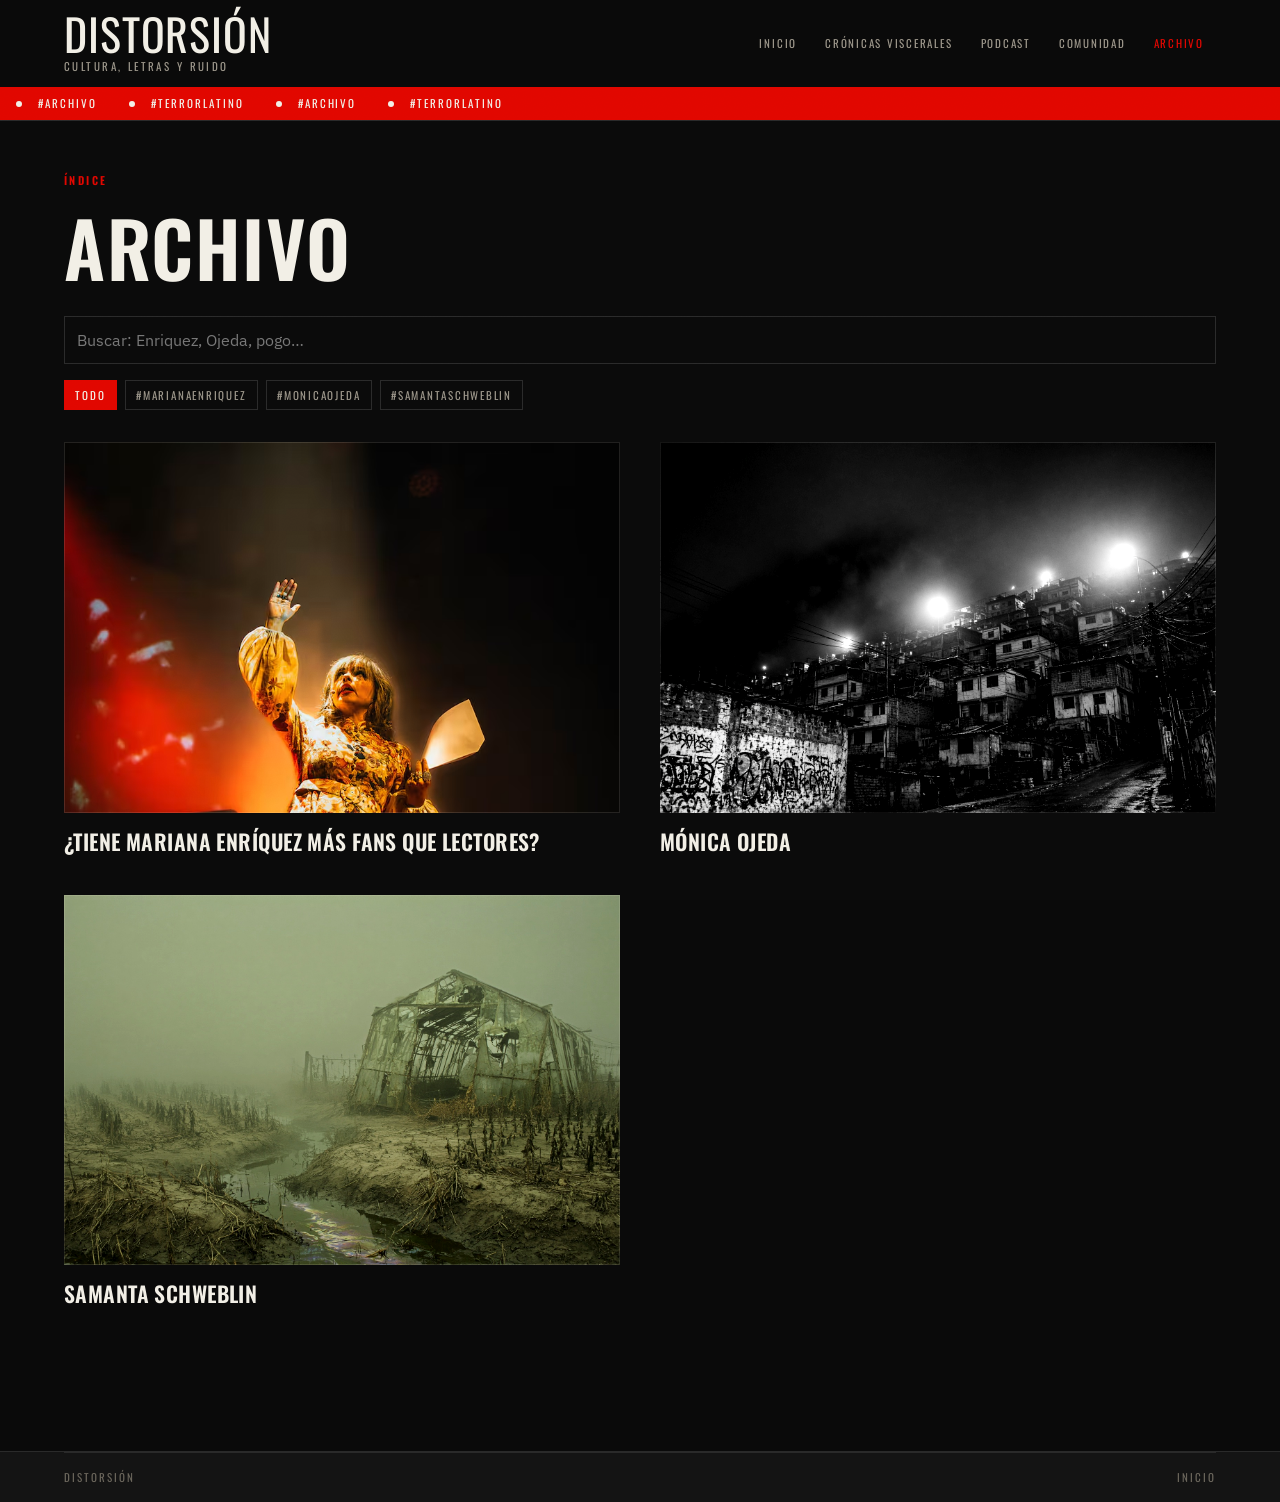
==== archivo.html @ 342bd6a0 "Apply new Mariana Enríquez title in crónicas and archivo listings" ====
<!DOCTYPE html>
<html lang="es">
<head>
  <meta charset="UTF-8" />
  <meta name="viewport" content="width=device-width, initial-scale=1" />
  <title>Archivo — DISTORSIÓN</title>
  <link rel="icon" href="favicon.svg" type="image/svg+xml" />
  <link rel="stylesheet" href="css/styles.css" />
</head>
<body>
  <div class="grain" aria-hidden="true"></div>
  <header class="site">
    <div class="wrap header-row">
      <a class="logo" href="index.html"><div class="mast">Distorsión</div><div class="sub">Cultura, letras y ruido</div></a>
      <nav class="desktop" aria-label="Principal">
        <a href="index.html">Inicio</a><a href="cronicas.html">Crónicas viscerales</a>
        <a href="podcast.html">Podcast</a><a href="comunidad.html">Comunidad</a><a class="active" href="archivo.html">Archivo</a>
      </nav>
      <button class="menu-btn" id="menuBtn" type="button" aria-label="Abrir menú">☰</button>
    </div>
    <div class="ticker" aria-label="Tendencias"><div class="ticker-track"><span>#Archivo</span><span>#TerrorLatino</span><span>#Archivo</span><span>#TerrorLatino</span></div></div>
  </header>
  <div class="mobile-nav" id="mobileNav">
    <div style="display:flex;justify-content:space-between;align-items:center">
      <span class="display" style="font-size:1.5rem">Menú</span>
      <button id="closeMenu" type="button" style="width:2.75rem;height:2.75rem;font-size:1.5rem">×</button>
    </div>
    <nav style="margin-top:2.5rem;display:flex;flex-direction:column;gap:0.35rem">
      <a href="index.html">Inicio</a><a href="cronicas.html">Crónicas</a><a href="podcast.html">Podcast</a>
      <a href="comunidad.html">Comunidad</a><a class="active" href="archivo.html">Archivo</a>
    </nav>
  </div>
  <main>
    <section class="wrap page">
      <p class="kicker">Índice</p>
      <h1 class="display">Archivo</h1>
      <div class="search-row">
        <input class="field" id="archivoQ" placeholder="Buscar: Enriquez, Ojeda, pogo…" style="min-height:3rem" />
      </div>
      <div class="filter-tags">
        <button type="button" class="on" data-filter-all>Todo</button>
        <button type="button" data-filter-tag="MarianaEnriquez">#MarianaEnriquez</button>
        <button type="button" data-filter-tag="MonicaOjeda">#MonicaOjeda</button>
        <button type="button" data-filter-tag="SamantaSchweblin">#SamantaSchweblin</button>
      </div>
      <div class="cards">
        <div data-article="mariana enriquez terror latino pogo">
          <article class="card">
            <a class="overflow" href="articulos/mariana-enriquez.html"><img class="photo-frame thumb" src="images/mariana-enriquez.jpg" alt="" /></a>
            <h3 class="display" style="margin-top:1rem"><a href="articulos/mariana-enriquez.html">¿Tiene Mariana Enríquez más fans que lectores?</a></h3>
          </article>
        </div>
        <div data-article="monica ojeda grunge andino">
          <article class="card">
            <a class="overflow" href="articulos/monica-ojeda.html"><img class="photo-frame thumb photo-urban" src="images/monica-ojeda.jpg" alt="" /></a>
            <h3 class="display" style="margin-top:1rem"><a href="articulos/monica-ojeda.html">Mónica Ojeda</a></h3>
          </article>
        </div>
        <div data-article="samanta schweblin terror ambiental">
          <article class="card">
            <a class="overflow" href="articulos/samanta-schweblin.html"><img class="photo-frame thumb photo-toxic" src="images/samanta-schweblin.jpg" alt="" /></a>
            <h3 class="display" style="margin-top:1rem"><a href="articulos/samanta-schweblin.html">Samanta Schweblin</a></h3>
          </article>
        </div>
      </div>
    </section>
  </main>
  <footer class="site"><div class="wrap footer-bar"><span>DISTORSIÓN</span><span><a href="index.html">Inicio</a></span></div></footer>
  <script src="js/app.js"></script>
</body>
</html>
---- css/styles.css ----
@import url("https://fonts.googleapis.com/css2?family=IBM+Plex+Sans:ital,wght@0,400;0,500;0,600;1,400&family=Oswald:wght@500;600;700&display=swap");
:root {
  --bg: #0a0a0a; --surface: #141414; --surface-2: #1c1c1c;
  --fg: #f2efe6; --muted: #9a9488; --faint: #6b665c;
  --accent: #e10600; --accent-hot: #ff2a1f; --accent-fg: #f2efe6;
  --border: #2a2a2a; --bone: #f2efe6; --ink: #0a0a0a;
  --font-sans: "IBM Plex Sans", system-ui, sans-serif;
  --font-display: "Oswald", Impact, "Arial Narrow", sans-serif;
}
* { box-sizing: border-box; }
html { -webkit-font-smoothing: antialiased; background: var(--bg); color: var(--fg); }
body { margin: 0; font-family: var(--font-sans); background: var(--bg); color: var(--fg); min-height: 100dvh; line-height: 1.55; }
a { color: inherit; text-decoration: none; }
button { font: inherit; cursor: pointer; border: 0; background: none; color: inherit; }
img { max-width: 100%; display: block; }
.grain { pointer-events: none; position: fixed; inset: 0; z-index: 80; opacity: 0.09; mix-blend-mode: overlay;
  background-image: url("data:image/svg+xml;utf8,<svg xmlns='http://www.w3.org/2000/svg' width='180' height='180'><filter id='n'><feTurbulence type='fractalNoise' baseFrequency='0.85' numOctaves='2' stitchTiles='stitch'/><feColorMatrix values='0 0 0 0 1  0 0 0 0 1  0 0 0 0 1  0 0 0 0.55 0'/></filter><rect width='100%' height='100%' filter='url(%23n)'/></svg>"); }
.wrap { max-width: 72rem; margin: 0 auto; padding: 0 1rem; }
@media (min-width: 640px) { .wrap { padding: 0 1.5rem; } }
.kicker { font-family: var(--font-display); font-size: 0.6875rem; letter-spacing: 0.22em; text-transform: uppercase; color: var(--accent); font-weight: 600; }
.display { font-family: var(--font-display); font-weight: 600; text-transform: uppercase; letter-spacing: 0.02em; line-height: 1.05; text-wrap: balance; }
.photo-frame { outline: 1px solid rgba(242,239,230,0.12); outline-offset: -1px; width: 100%; object-fit: cover; background: linear-gradient(135deg,#1c1c1c,#2a2a2a); min-height: 12rem; }
.photo-urban { filter: contrast(1.18) saturate(0.35) grayscale(0.45); }
.photo-toxic { filter: contrast(1.08) saturate(1.15) hue-rotate(8deg); }
header.site { position: sticky; top: 0; z-index: 40; background: rgba(10,10,10,0.95); backdrop-filter: blur(6px); }
.header-row { display: flex; align-items: center; justify-content: space-between; gap: 1rem; padding: 0.75rem 0; }
.logo .mast { font-family: var(--font-display); font-size: clamp(1.85rem, 1.2rem + 2vw, 2.75rem); text-transform: uppercase; line-height: 1; letter-spacing: 0.02em; }
.logo .sub { margin-top: 0.15rem; font-family: var(--font-display); font-size: 0.6875rem; letter-spacing: 0.22em; text-transform: uppercase; color: var(--muted); }
nav.desktop { display: none; gap: 0.25rem; align-items: center; }
@media (min-width: 1024px) { nav.desktop { display: flex; } .menu-btn { display: none !important; } }
nav.desktop a { padding: 0.5rem 0.75rem; font-family: var(--font-display); font-size: 0.6875rem; letter-spacing: 0.16em; text-transform: uppercase; color: var(--muted); }
nav.desktop a:hover, nav.desktop a.active { color: var(--accent); }
.menu-btn { width: 2.75rem; height: 2.75rem; display: inline-flex; align-items: center; justify-content: center; }
.ticker { overflow: hidden; background: var(--accent); border-bottom: 1px solid var(--border); }
.ticker-track { display: flex; width: max-content; animation: ticker 32s linear infinite; padding: 0.5rem 0; }
.ticker-track:hover { animation-play-state: paused; }
.ticker span { display: flex; align-items: center; padding: 0 1rem; font-family: var(--font-display); font-size: 0.6875rem; letter-spacing: 0.18em; text-transform: uppercase; color: var(--accent-fg); }
.ticker span::before { content: ""; width: 0.375rem; height: 0.375rem; border-radius: 999px; background: var(--bone); margin-right: 1rem; }
@keyframes ticker { from { transform: translateX(0); } to { transform: translateX(-50%); } }
@media (prefers-reduced-motion: reduce) { .ticker-track, .bars span { animation: none !important; } }
.mobile-nav { display: none; position: fixed; inset: 0; z-index: 50; background: var(--bg); padding: 1rem 1.5rem; flex-direction: column; }
.mobile-nav.open { display: flex; }
.mobile-nav a { font-family: var(--font-display); font-size: 2rem; text-transform: uppercase; padding: 0.35rem 0; }
.mobile-nav a:hover { color: var(--accent); }
.btn { display: inline-flex; align-items: center; justify-content: center; gap: 0.5rem; min-height: 2.75rem; padding: 0.75rem 1.25rem;
  font-family: var(--font-display); font-size: 0.6875rem; letter-spacing: 0.14em; text-transform: uppercase; font-weight: 600; }
.btn-primary { background: var(--accent); color: var(--accent-fg); }
.btn-primary:hover { background: var(--accent-hot); }
.btn-outline { border: 1px solid rgba(242,239,230,0.25); background: transparent; }
.btn-outline:hover { border-color: var(--accent); color: var(--accent); }
.btn-bone { background: var(--bone); color: var(--ink); }
.tag { display: inline-flex; align-items: center; min-height: 2rem; border: 1px solid rgba(225,6,0,0.8); background: rgba(225,6,0,0.1);
  padding: 0.25rem 0.65rem; font-family: var(--font-display); font-size: 0.6875rem; letter-spacing: 0.16em; text-transform: uppercase; color: var(--accent); }
.tag:hover { background: var(--accent); color: var(--accent-fg); }
.hero { padding: 2rem 0 1.5rem; }
.hero h1 { font-size: clamp(2.75rem, 1.4rem + 4.2vw, 5.25rem); margin: 0.75rem 0 0; max-width: 64rem; line-height: 1.2; }
.hero-grid { display: grid; gap: 2rem; margin-top: 2rem; align-items: start; }
@media (min-width: 1024px) { .hero-grid { grid-template-columns: 5fr 7fr; } }
.figcap { margin-top: 0.5rem; font-family: var(--font-display); font-size: 0.6875rem; letter-spacing: 0.16em; text-transform: uppercase; color: var(--faint); }
.lead { font-size: 1.15rem; }
.muted { color: var(--muted); }
.tags { display: flex; flex-wrap: wrap; gap: 0.5rem; margin-top: 1.25rem; }
.player { border: 1px solid var(--border); background: var(--surface); padding: 1.15rem; margin-top: 2rem; }
.player-top { display: flex; gap: 1rem; align-items: flex-start; }
.play-btn { width: 3.5rem; height: 3.5rem; flex-shrink: 0; background: var(--accent); color: var(--accent-fg); display: inline-flex; align-items: center; justify-content: center; }
.bars { display: flex; align-items: flex-end; gap: 1px; height: 2rem; margin-top: 1rem; }
.bars span { flex: 1; background: rgba(225,6,0,0.8); transform-origin: bottom; animation: eq 0.85s ease-in-out infinite; opacity: 0.35; }
.bars.on span { opacity: 1; }
@keyframes eq { 0%,100% { transform: scaleY(0.35); } 50% { transform: scaleY(1); } }
.progress-row { display: flex; align-items: center; gap: 0.75rem; margin-top: 0.75rem; font-family: var(--font-display); font-size: 0.75rem; color: var(--muted); font-variant-numeric: tabular-nums; }
.progress { flex: 1; height: 0.5rem; background: var(--surface-2); cursor: pointer; position: relative; }
.progress > i { position: absolute; inset: 0 auto 0 0; background: var(--accent); width: 0%; }
.section-head { display: flex; align-items: flex-end; justify-content: space-between; gap: 1rem; border-bottom: 1px solid var(--border); padding-bottom: 0.75rem; margin-top: 1.5rem; }
.section-head h2 { margin: 0; font-size: 1.35rem; }
.cards { display: grid; gap: 2.5rem; margin-top: 2rem; }
@media (min-width: 768px) { .cards { grid-template-columns: 1fr 1fr; } }
.card h3 { font-size: 1.35rem; margin: 0.5rem 0 0; line-height: 1.2; }
.card:hover h3 { color: var(--accent); }
.card .thumb { aspect-ratio: 3/2; object-fit: cover; object-position: top; width: 100%; }
.card .overflow { overflow: hidden; }
.cta { margin-top: 4rem; background: var(--accent); color: var(--accent-fg); }
.cta-grid { display: grid; gap: 2.5rem; padding: 3rem 0; }
@media (min-width: 1024px) { .cta-grid { grid-template-columns: 1fr 1fr; } }
.cta h2 { font-size: clamp(2rem, 1.3rem + 2.4vw, 3.25rem); margin: 0.5rem 0 0; color: var(--accent-fg); }
.cta p { color: rgba(242,239,230,0.85); max-width: 28rem; }
.cta .actions { display: flex; flex-wrap: wrap; gap: 0.75rem; margin-top: 1.75rem; }
.cta .btn-outline { border-color: rgba(242,239,230,0.5); color: var(--accent-fg); }
.poll-box { border: 2px solid var(--ink); background: var(--ink); color: var(--fg); padding: 1.25rem; }
.poll-opt { position: relative; width: 100%; text-align: left; border: 1px solid rgba(242,239,230,0.2); background: var(--surface); padding: 0.85rem 1rem; margin-top: 0.5rem; overflow: hidden; }
.poll-opt:hover:not(:disabled) { border-color: rgba(242,239,230,0.5); }
.poll-opt.selected { border-color: var(--accent); background: var(--accent); color: var(--accent-fg); }
.poll-opt .bar { position: absolute; inset: 0 auto 0 0; background: rgba(225,6,0,0.25); }
.poll-opt .row { position: relative; display: flex; justify-content: space-between; gap: 0.75rem; align-items: baseline; }
.poll-opt .label { font-family: var(--font-display); font-size: 0.875rem; letter-spacing: 0.12em; text-transform: uppercase; }
.poll-meta { margin-top: 0.75rem; font-family: var(--font-display); font-size: 0.6875rem; letter-spacing: 0.16em; text-transform: uppercase; color: var(--muted); }
footer.site { margin-top: 5rem; border-top: 1px solid var(--border); background: var(--surface); }
.footer-grid { display: grid; gap: 2.5rem; padding: 3rem 0; }
@media (min-width: 768px) { .footer-grid { grid-template-columns: 1fr 1fr 1fr; } }
.footer-grid a { display: block; font-family: var(--font-display); font-size: 0.75rem; letter-spacing: 0.16em; text-transform: uppercase; color: var(--muted); margin-top: 0.35rem; }
.footer-grid a:hover { color: var(--accent); }
.footer-bar { border-top: 1px solid var(--border); padding: 1rem 0; display: flex; flex-wrap: wrap; justify-content: space-between; gap: 0.75rem;
  font-family: var(--font-display); font-size: 0.6875rem; letter-spacing: 0.18em; text-transform: uppercase; color: var(--faint); }
.page { padding: 2.5rem 0 4rem; }
.page h1 { font-size: clamp(2.75rem, 1.4rem + 4.2vw, 5.25rem); margin: 0.5rem 0 0; line-height: 1.2; }
.article-body { max-width: 48rem; margin: 0 auto; }
.article-body .pull { border-left: 4px solid var(--accent); padding-left: 1.25rem; margin: 2.5rem 0; font-size: 1.75rem; }
.article-body .body p { margin: 1.25rem 0; font-size: 1.05rem; color: rgba(242,239,230,0.9); }
.related { display: grid; gap: 2rem; margin-top: 2rem; }
@media (min-width: 640px) { .related { grid-template-columns: 1fr 1fr 1fr; } }
.ep-list { display: flex; flex-direction: column; gap: 0.5rem; }
.ep-item { width: 100%; text-align: left; border: 1px solid var(--border); background: var(--surface); padding: 1rem; }
.ep-item.on { border-color: var(--accent); background: rgba(225,6,0,0.1); }
.chat { max-height: 22rem; overflow-y: auto; border: 1px solid var(--border); background: var(--bg); padding: 1rem; display: flex; flex-direction: column; gap: 0.75rem; }
.chat .nick { font-family: var(--font-display); font-size: 0.6875rem; letter-spacing: 0.14em; text-transform: uppercase; color: var(--accent); }
.field { width: 100%; min-height: 2.75rem; border: 1px solid var(--border); background: var(--bg); color: var(--fg); padding: 0.6rem 0.75rem; font: inherit; outline: none; }
.field:focus { border-color: var(--accent); }
.search-row { margin: 1.5rem 0 1rem; }
.filter-tags { display: flex; flex-wrap: wrap; gap: 0.5rem; margin-bottom: 2rem; }
.filter-tags a, .filter-tags button { border: 1px solid var(--border); padding: 0.35rem 0.65rem; font-family: var(--font-display); font-size: 0.6875rem; letter-spacing: 0.16em; text-transform: uppercase; color: var(--muted); background: transparent; }
.filter-tags a.on, .filter-tags button.on { border-color: var(--accent); background: var(--accent); color: var(--accent-fg); }
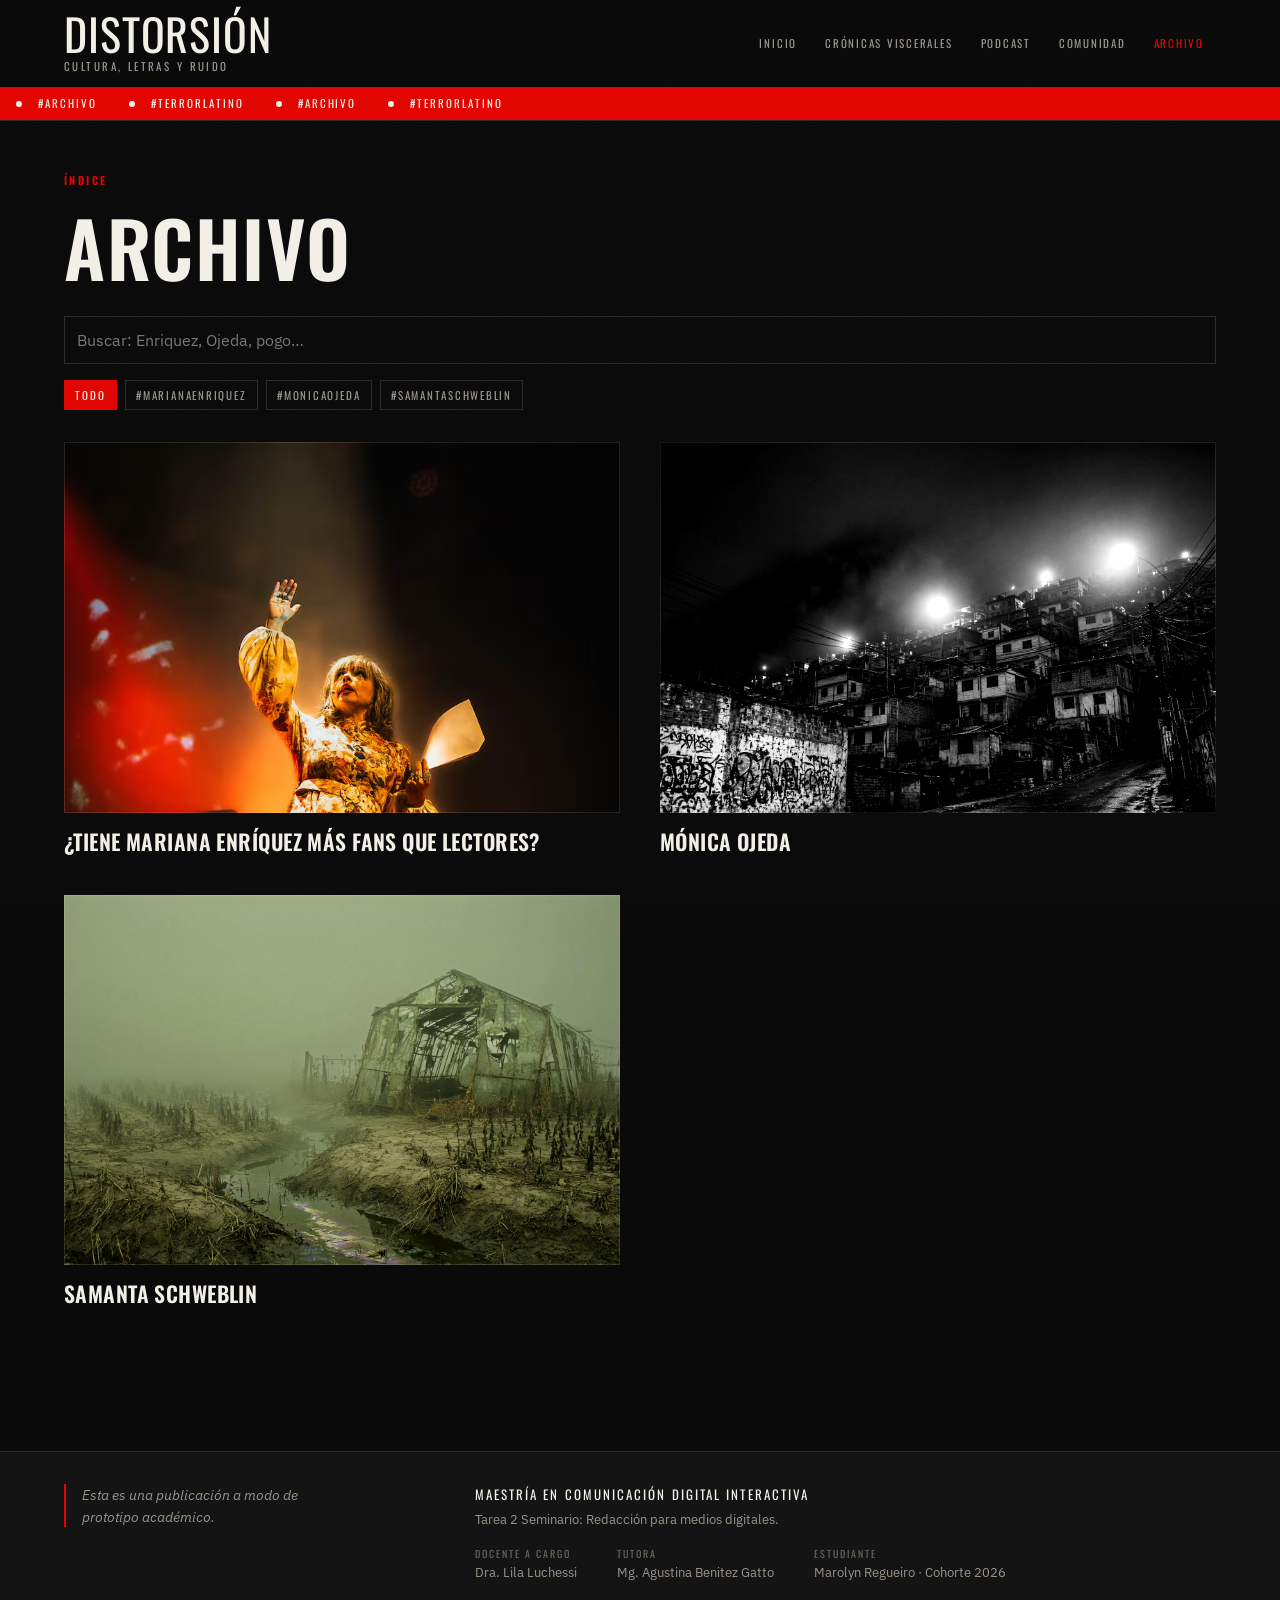
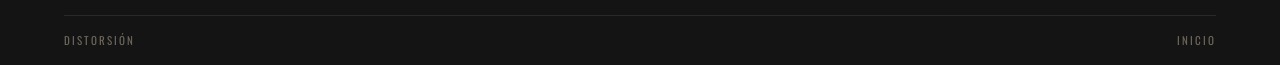
==== commit ff324ac7: "Add academic prototype credits block to site footers" ====
--- a/archivo.html
+++ b/archivo.html
@@ -65,7 +65,7 @@
       </div>
     </section>
   </main>
-  <footer class="site"><div class="wrap footer-bar"><span>DISTORSIÓN</span><span><a href="index.html">Inicio</a></span></div></footer>
+  <footer class="site"><div class="wrap footer-credits"><p class="credits-note">Esta es una publicación a modo de prototipo académico.</p><div><p class="credits-program">Maestría en Comunicación Digital Interactiva</p><p class="credits-task">Tarea 2 Seminario: Redacción para medios digitales.</p><dl class="credits-list"><div><dt>Docente a cargo</dt><dd>Dra. Lila Luchessi</dd></div><div><dt>Tutora</dt><dd>Mg. Agustina Benitez Gatto</dd></div><div><dt>Estudiante</dt><dd>Marolyn Regueiro · Cohorte 2026</dd></div></dl></div></div><div class="wrap footer-bar"><span>DISTORSIÓN</span><span><a href="index.html">Inicio</a></span></div></footer>
   <script src="js/app.js"></script>
 </body>
 </html>
--- a/css/styles.css
+++ b/css/styles.css
@@ -98,6 +98,16 @@
 @media (min-width: 768px) { .footer-grid { grid-template-columns: 1fr 1fr 1fr; } }
 .footer-grid a { display: block; font-family: var(--font-display); font-size: 0.75rem; letter-spacing: 0.16em; text-transform: uppercase; color: var(--muted); margin-top: 0.35rem; }
 .footer-grid a:hover { color: var(--accent); }
+.footer-credits { display: grid; gap: 1.5rem; padding: 2rem 0; }
+.footer-grid + .footer-credits { border-top: 1px solid var(--border); }
+@media (min-width: 768px) { .footer-credits { grid-template-columns: 1fr 2fr; gap: 2.5rem; align-items: start; } }
+.credits-note { margin: 0; padding-left: 1rem; border-left: 2px solid var(--accent); font-size: 0.9rem; font-style: italic; line-height: 1.5; color: var(--muted); max-width: 18rem; }
+.credits-program { margin: 0; font-family: var(--font-display); font-size: 0.8125rem; letter-spacing: 0.16em; text-transform: uppercase; color: var(--fg); }
+.credits-task { margin: 0.35rem 0 0; font-size: 0.8125rem; color: var(--muted); }
+.credits-list { margin: 1rem 0 0; display: grid; gap: 0.5rem; }
+@media (min-width: 640px) { .credits-list { grid-template-columns: repeat(3, auto); justify-content: start; column-gap: 2.5rem; } }
+.credits-list dt { font-family: var(--font-display); font-size: 0.625rem; letter-spacing: 0.2em; text-transform: uppercase; color: var(--faint); }
+.credits-list dd { margin: 0.1rem 0 0; font-size: 0.8125rem; color: var(--muted); }
 .footer-bar { border-top: 1px solid var(--border); padding: 1rem 0; display: flex; flex-wrap: wrap; justify-content: space-between; gap: 0.75rem;
   font-family: var(--font-display); font-size: 0.6875rem; letter-spacing: 0.18em; text-transform: uppercase; color: var(--faint); }
 .page { padding: 2.5rem 0 4rem; }
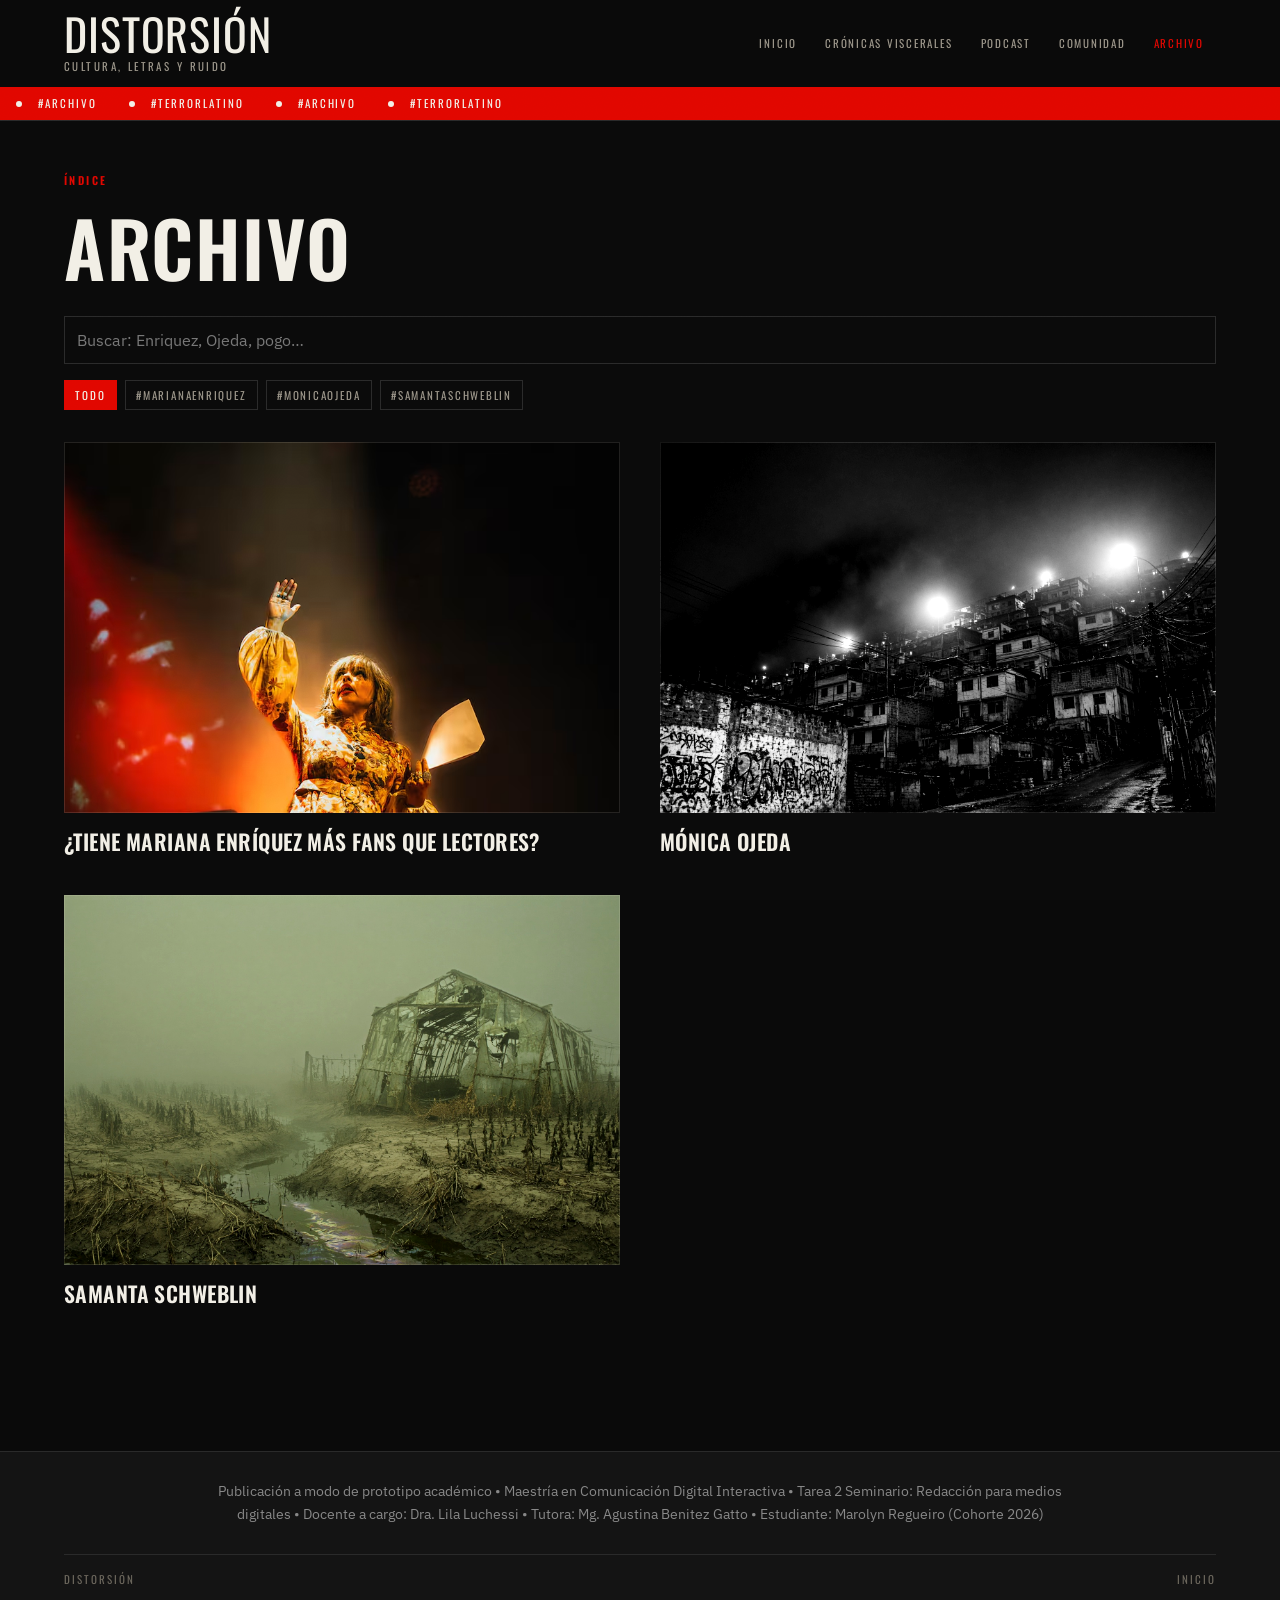
==== commit 5e8bb5e4: "Condense footer academic credits into a single inline paragraph" ====
--- a/archivo.html
+++ b/archivo.html
@@ -65,7 +65,8 @@
       </div>
     </section>
   </main>
-  <footer class="site"><div class="wrap footer-credits"><p class="credits-note">Esta es una publicación a modo de prototipo académico.</p><div><p class="credits-program">Maestría en Comunicación Digital Interactiva</p><p class="credits-task">Tarea 2 Seminario: Redacción para medios digitales.</p><dl class="credits-list"><div><dt>Docente a cargo</dt><dd>Dra. Lila Luchessi</dd></div><div><dt>Tutora</dt><dd>Mg. Agustina Benitez Gatto</dd></div><div><dt>Estudiante</dt><dd>Marolyn Regueiro · Cohorte 2026</dd></div></dl></div></div><div class="wrap footer-bar"><span>DISTORSIÓN</span><span><a href="index.html">Inicio</a></span></div></footer>
+  <footer class="site"><div class="wrap footer-credits"><p>Publicación a modo de prototipo académico &bull; Maestría en Comunicación Digital Interactiva &bull; Tarea 2 Seminario: Redacción para medios digitales &bull; Docente a cargo: Dra. Lila Luchessi &bull; Tutora: Mg. Agustina Benitez Gatto &bull; Estudiante: Marolyn Regueiro (Cohorte 2026)</p></div>
+    <div class="wrap footer-bar"><span>DISTORSIÓN</span><span><a href="index.html">Inicio</a></span></div></footer>
   <script src="js/app.js"></script>
 </body>
 </html>
--- a/css/styles.css
+++ b/css/styles.css
@@ -98,16 +98,9 @@
 @media (min-width: 768px) { .footer-grid { grid-template-columns: 1fr 1fr 1fr; } }
 .footer-grid a { display: block; font-family: var(--font-display); font-size: 0.75rem; letter-spacing: 0.16em; text-transform: uppercase; color: var(--muted); margin-top: 0.35rem; }
 .footer-grid a:hover { color: var(--accent); }
-.footer-credits { display: grid; gap: 1.5rem; padding: 2rem 0; }
+.footer-credits { padding: 1.75rem 1rem; text-align: center; }
 .footer-grid + .footer-credits { border-top: 1px solid var(--border); }
-@media (min-width: 768px) { .footer-credits { grid-template-columns: 1fr 2fr; gap: 2.5rem; align-items: start; } }
-.credits-note { margin: 0; padding-left: 1rem; border-left: 2px solid var(--accent); font-size: 0.9rem; font-style: italic; line-height: 1.5; color: var(--muted); max-width: 18rem; }
-.credits-program { margin: 0; font-family: var(--font-display); font-size: 0.8125rem; letter-spacing: 0.16em; text-transform: uppercase; color: var(--fg); }
-.credits-task { margin: 0.35rem 0 0; font-size: 0.8125rem; color: var(--muted); }
-.credits-list { margin: 1rem 0 0; display: grid; gap: 0.5rem; }
-@media (min-width: 640px) { .credits-list { grid-template-columns: repeat(3, auto); justify-content: start; column-gap: 2.5rem; } }
-.credits-list dt { font-family: var(--font-display); font-size: 0.625rem; letter-spacing: 0.2em; text-transform: uppercase; color: var(--faint); }
-.credits-list dd { margin: 0.1rem 0 0; font-size: 0.8125rem; color: var(--muted); }
+.footer-credits p { margin: 0 auto; max-width: 56rem; font-family: var(--font-sans); font-size: 0.85rem; line-height: 1.7; color: #888888; text-wrap: balance; }
 .footer-bar { border-top: 1px solid var(--border); padding: 1rem 0; display: flex; flex-wrap: wrap; justify-content: space-between; gap: 0.75rem;
   font-family: var(--font-display); font-size: 0.6875rem; letter-spacing: 0.18em; text-transform: uppercase; color: var(--faint); }
 .page { padding: 2.5rem 0 4rem; }
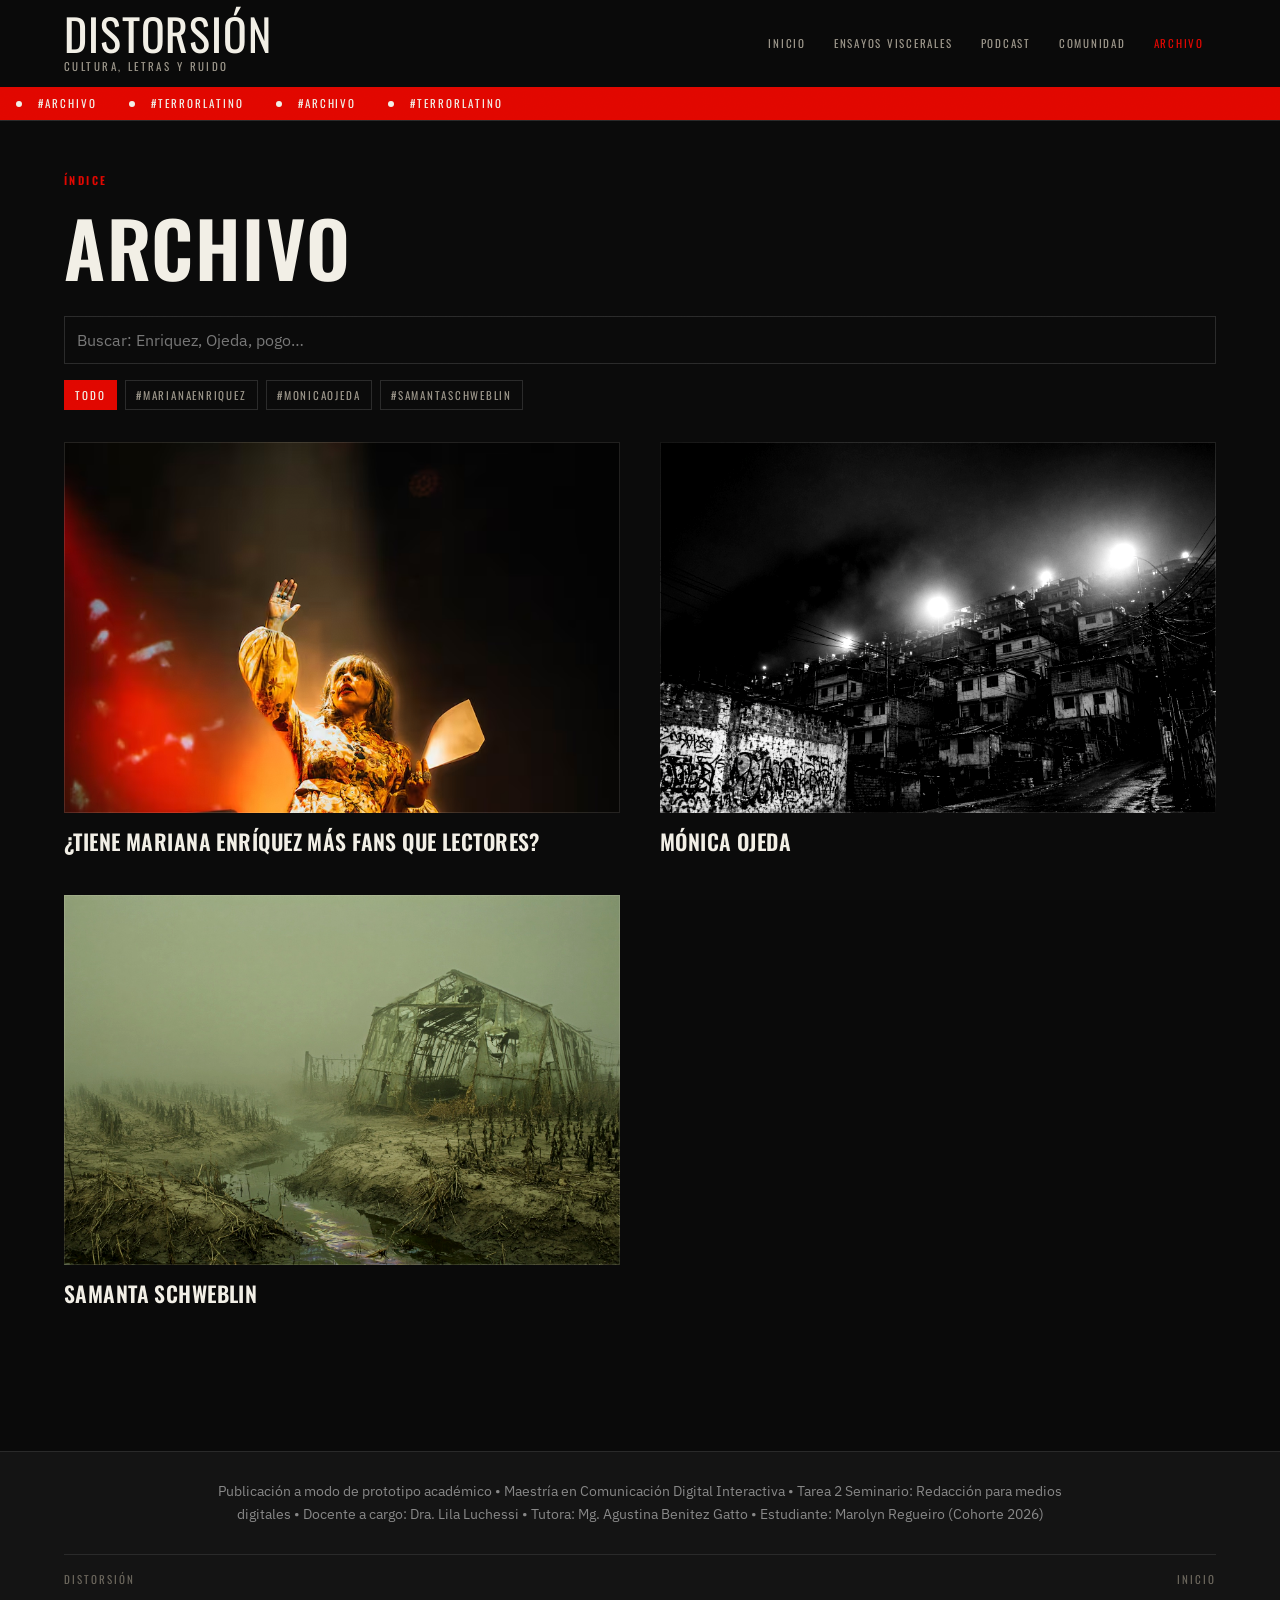
==== commit cb42e4f9: "Nav: Ensayos viscerales" ====
--- a/archivo.html
+++ b/archivo.html
@@ -13,7 +13,7 @@
     <div class="wrap header-row">
       <a class="logo" href="index.html"><div class="mast">Distorsión</div><div class="sub">Cultura, letras y ruido</div></a>
       <nav class="desktop" aria-label="Principal">
-        <a href="index.html">Inicio</a><a href="cronicas.html">Crónicas viscerales</a>
+        <a href="index.html">Inicio</a><a href="ensayos.html">Ensayos viscerales</a>
         <a href="podcast.html">Podcast</a><a href="comunidad.html">Comunidad</a><a class="active" href="archivo.html">Archivo</a>
       </nav>
       <button class="menu-btn" id="menuBtn" type="button" aria-label="Abrir menú">☰</button>
@@ -26,7 +26,7 @@
       <button id="closeMenu" type="button" style="width:2.75rem;height:2.75rem;font-size:1.5rem">×</button>
     </div>
     <nav style="margin-top:2.5rem;display:flex;flex-direction:column;gap:0.35rem">
-      <a href="index.html">Inicio</a><a href="cronicas.html">Crónicas</a><a href="podcast.html">Podcast</a>
+      <a href="index.html">Inicio</a><a href="ensayos.html">Ensayos</a><a href="podcast.html">Podcast</a>
       <a href="comunidad.html">Comunidad</a><a class="active" href="archivo.html">Archivo</a>
     </nav>
   </div>
--- a/css/styles.css
+++ b/css/styles.css
@@ -31,9 +31,23 @@
 nav.desktop a { padding: 0.5rem 0.75rem; font-family: var(--font-display); font-size: 0.6875rem; letter-spacing: 0.16em; text-transform: uppercase; color: var(--muted); }
 nav.desktop a:hover, nav.desktop a.active { color: var(--accent); }
 .menu-btn { width: 2.75rem; height: 2.75rem; display: inline-flex; align-items: center; justify-content: center; }
-.ticker { overflow: hidden; background: var(--accent); border-bottom: 1px solid var(--border); }
+.ticker {
+  overflow: hidden;
+  background: var(--accent);
+  border-bottom: 1px solid var(--border);
+  max-height: 2.75rem;
+  opacity: 1;
+  transition: max-height 0.35s ease, opacity 0.25s ease, border-width 0.25s ease;
+}
+.ticker.is-hidden {
+  max-height: 0;
+  opacity: 0;
+  border-bottom-width: 0;
+  pointer-events: none;
+}
 .ticker-track { display: flex; width: max-content; animation: ticker 32s linear infinite; padding: 0.5rem 0; }
 .ticker-track:hover { animation-play-state: paused; }
+.ticker.is-hidden .ticker-track { animation-play-state: paused; }
 .ticker span { display: flex; align-items: center; padding: 0 1rem; font-family: var(--font-display); font-size: 0.6875rem; letter-spacing: 0.18em; text-transform: uppercase; color: var(--accent-fg); }
 .ticker span::before { content: ""; width: 0.375rem; height: 0.375rem; border-radius: 999px; background: var(--bone); margin-right: 1rem; }
 @keyframes ticker { from { transform: translateX(0); } to { transform: translateX(-50%); } }
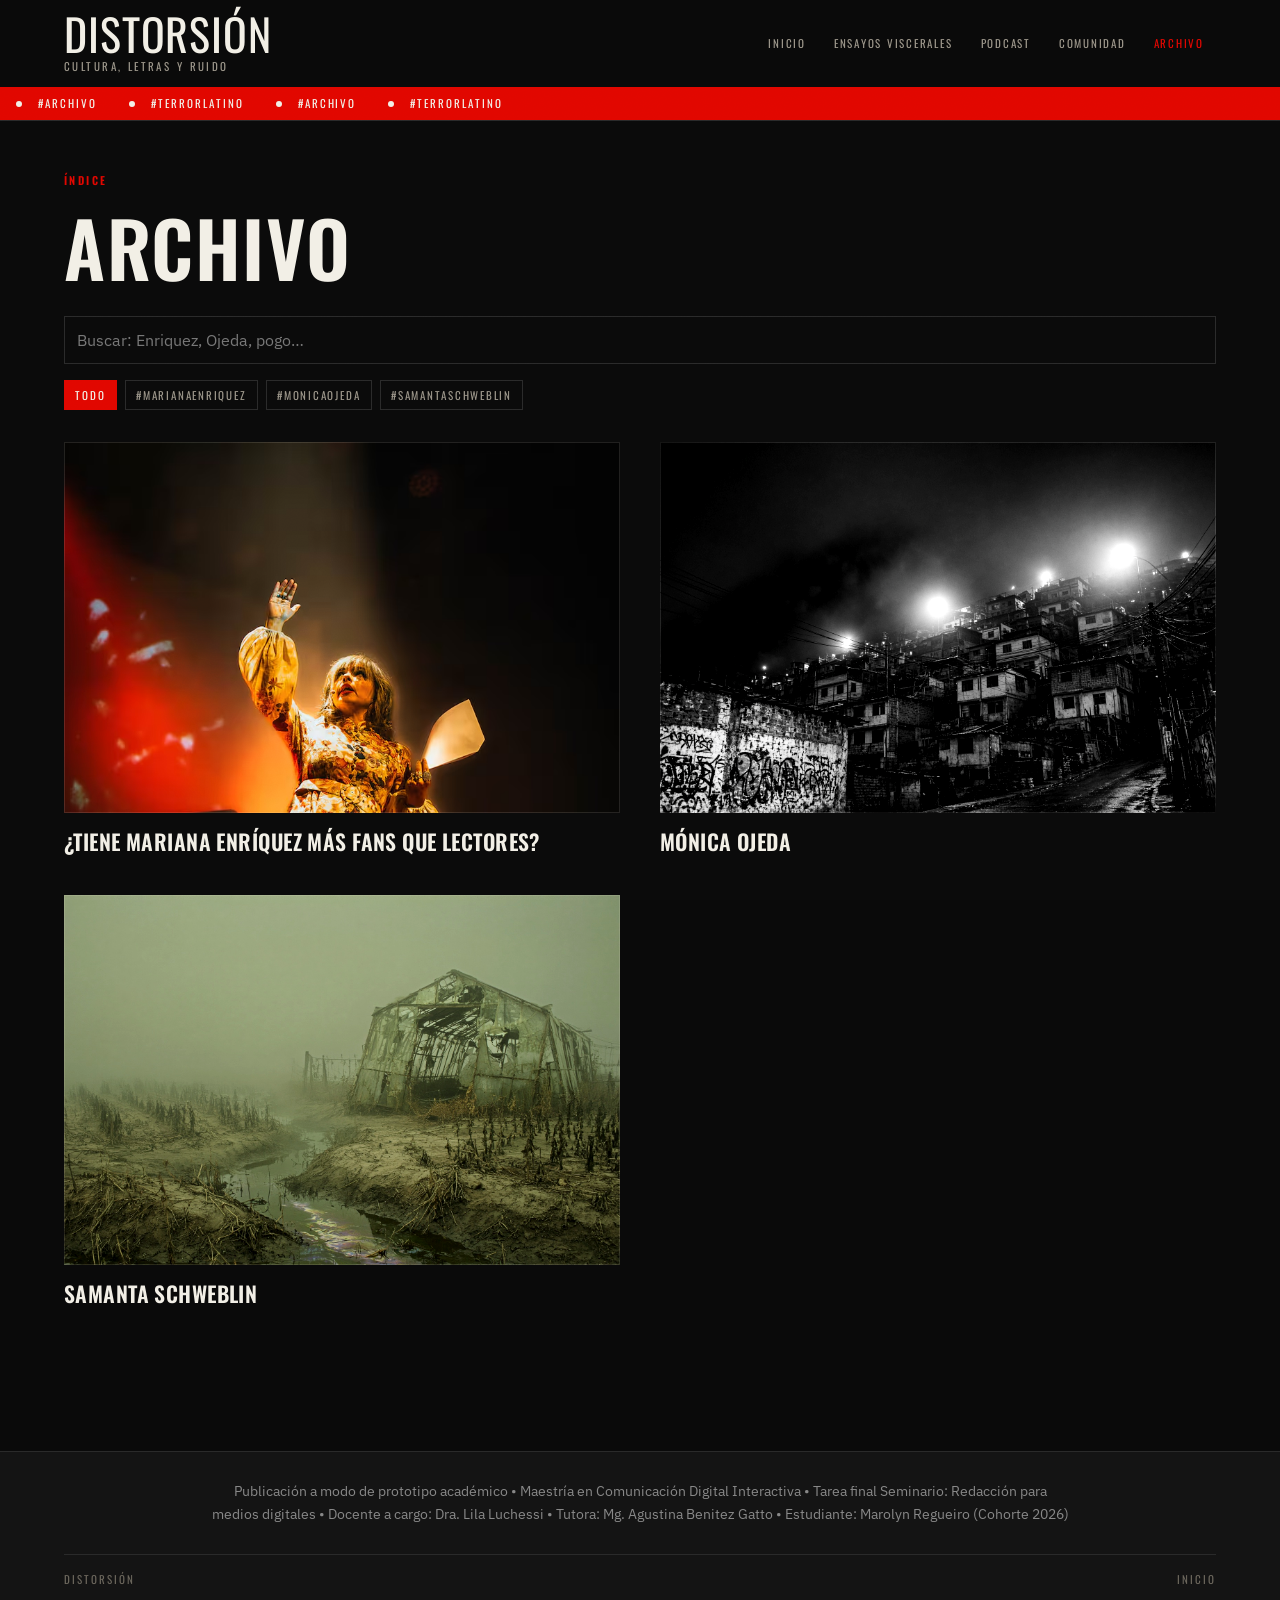
==== commit f6be56d7: "Footer: Tarea 2 -> Tarea final" ====
--- a/archivo.html
+++ b/archivo.html
@@ -65,7 +65,7 @@
       </div>
     </section>
   </main>
-  <footer class="site"><div class="wrap footer-credits"><p>Publicación a modo de prototipo académico &bull; Maestría en Comunicación Digital Interactiva &bull; Tarea 2 Seminario: Redacción para medios digitales &bull; Docente a cargo: Dra. Lila Luchessi &bull; Tutora: Mg. Agustina Benitez Gatto &bull; Estudiante: Marolyn Regueiro (Cohorte 2026)</p></div>
+  <footer class="site"><div class="wrap footer-credits"><p>Publicación a modo de prototipo académico &bull; Maestría en Comunicación Digital Interactiva &bull; Tarea final Seminario: Redacción para medios digitales &bull; Docente a cargo: Dra. Lila Luchessi &bull; Tutora: Mg. Agustina Benitez Gatto &bull; Estudiante: Marolyn Regueiro (Cohorte 2026)</p></div>
     <div class="wrap footer-bar"><span>DISTORSIÓN</span><span><a href="index.html">Inicio</a></span></div></footer>
   <script src="js/app.js"></script>
 </body>
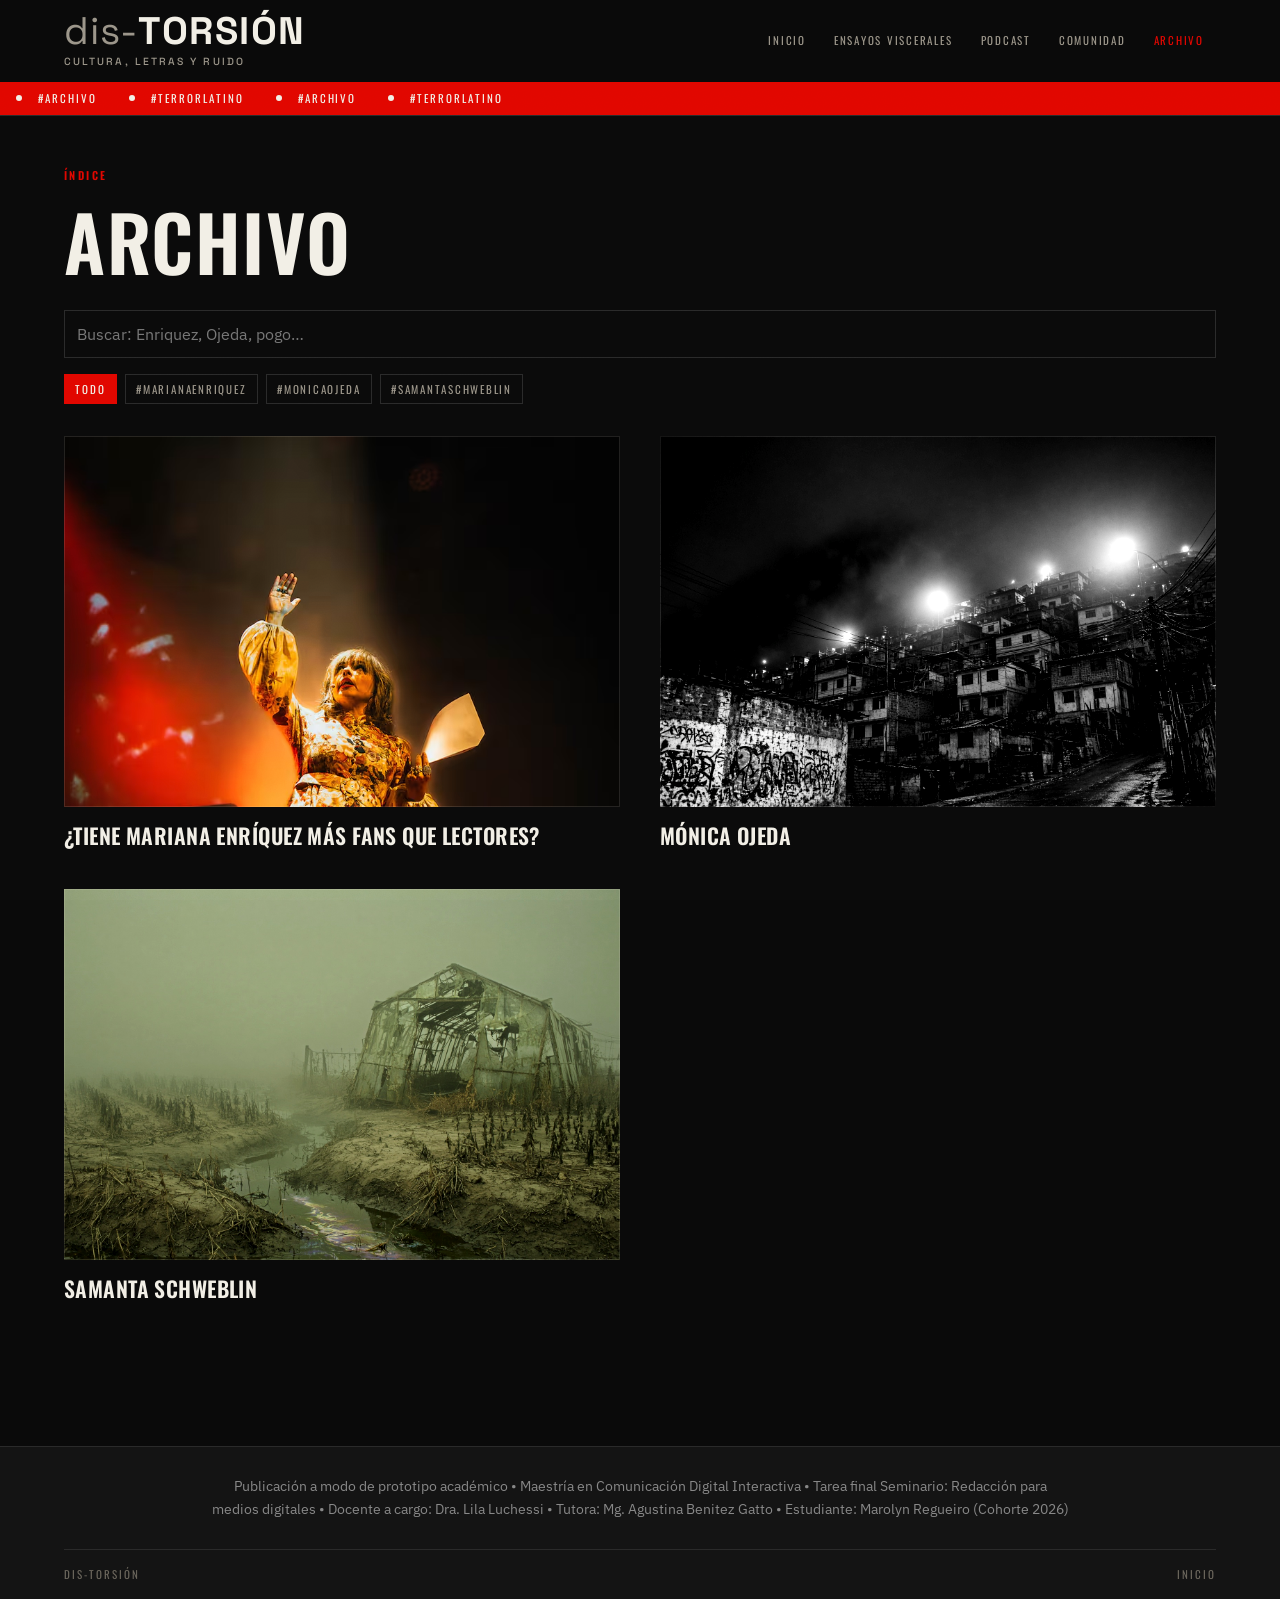
==== commit 61919a44: "Logo encabezado: dis-TORSION" ====
--- a/archivo.html
+++ b/archivo.html
@@ -3,7 +3,7 @@
 <head>
   <meta charset="UTF-8" />
   <meta name="viewport" content="width=device-width, initial-scale=1" />
-  <title>Archivo — DISTORSIÓN</title>
+  <title>Archivo — dis-TORSIÓN</title>
   <link rel="icon" href="favicon.svg" type="image/svg+xml" />
   <link rel="stylesheet" href="css/styles.css" />
 </head>
@@ -11,7 +11,7 @@
   <div class="grain" aria-hidden="true"></div>
   <header class="site">
     <div class="wrap header-row">
-      <a class="logo" href="index.html"><div class="mast">Distorsión</div><div class="sub">Cultura, letras y ruido</div></a>
+      <a class="logo" href="index.html"><div class="mast"><span class="logo-dis">dis-</span><span class="logo-tor">TORSIÓN</span></div><div class="sub">Cultura, letras y ruido</div></a>
       <nav class="desktop" aria-label="Principal">
         <a href="index.html">Inicio</a><a href="ensayos.html">Ensayos viscerales</a>
         <a href="podcast.html">Podcast</a><a href="comunidad.html">Comunidad</a><a class="active" href="archivo.html">Archivo</a>
@@ -66,7 +66,7 @@
     </section>
   </main>
   <footer class="site"><div class="wrap footer-credits"><p>Publicación a modo de prototipo académico &bull; Maestría en Comunicación Digital Interactiva &bull; Tarea final Seminario: Redacción para medios digitales &bull; Docente a cargo: Dra. Lila Luchessi &bull; Tutora: Mg. Agustina Benitez Gatto &bull; Estudiante: Marolyn Regueiro (Cohorte 2026)</p></div>
-    <div class="wrap footer-bar"><span>DISTORSIÓN</span><span><a href="index.html">Inicio</a></span></div></footer>
+    <div class="wrap footer-bar"><span>dis-TORSIÓN</span><span><a href="index.html">Inicio</a></span></div></footer>
   <script src="js/app.js"></script>
 </body>
 </html>
--- a/css/styles.css
+++ b/css/styles.css
@@ -1,4 +1,4 @@
-@import url("https://fonts.googleapis.com/css2?family=IBM+Plex+Sans:ital,wght@0,400;0,500;0,600;1,400&family=Oswald:wght@500;600;700&display=swap");
+@import url("https://fonts.googleapis.com/css2?family=IBM+Plex+Sans:ital,wght@0,400;0,500;0,600;1,400&family=Oswald:wght@500;600;700&family=Space+Grotesk:wght@400;500;700&display=swap");
 :root {
   --bg: #0a0a0a; --surface: #141414; --surface-2: #1c1c1c;
   --fg: #f2efe6; --muted: #9a9488; --faint: #6b665c;
@@ -6,6 +6,7 @@
   --border: #2a2a2a; --bone: #f2efe6; --ink: #0a0a0a;
   --font-sans: "IBM Plex Sans", system-ui, sans-serif;
   --font-display: "Oswald", Impact, "Arial Narrow", sans-serif;
+  --font-logo: "Space Grotesk", system-ui, sans-serif;
 }
 * { box-sizing: border-box; }
 html { -webkit-font-smoothing: antialiased; background: var(--bg); color: var(--fg); }
@@ -24,8 +25,25 @@
 .photo-toxic { filter: contrast(1.08) saturate(1.15) hue-rotate(8deg); }
 header.site { position: sticky; top: 0; z-index: 40; background: rgba(10,10,10,0.95); backdrop-filter: blur(6px); }
 .header-row { display: flex; align-items: center; justify-content: space-between; gap: 1rem; padding: 0.75rem 0; }
-.logo .mast { font-family: var(--font-display); font-size: clamp(1.85rem, 1.2rem + 2vw, 2.75rem); text-transform: uppercase; line-height: 1; letter-spacing: 0.02em; }
-.logo .sub { margin-top: 0.15rem; font-family: var(--font-display); font-size: 0.6875rem; letter-spacing: 0.22em; text-transform: uppercase; color: var(--muted); }
+.logo .mast {
+  font-family: var(--font-logo);
+  font-size: clamp(1.65rem, 1.1rem + 1.8vw, 2.4rem);
+  text-transform: none;
+  line-height: 1;
+  letter-spacing: -0.01em;
+  font-weight: 700;
+}
+.logo .logo-dis {
+  font-weight: 400;
+  color: var(--muted);
+  letter-spacing: 0.02em;
+}
+.logo .logo-tor {
+  font-weight: 700;
+  color: var(--fg);
+  letter-spacing: 0.04em;
+}
+.logo .sub { margin-top: 0.2rem; font-family: var(--font-logo); font-size: 0.65rem; letter-spacing: 0.2em; text-transform: uppercase; color: var(--muted); font-weight: 500; }
 nav.desktop { display: none; gap: 0.25rem; align-items: center; }
 @media (min-width: 1024px) { nav.desktop { display: flex; } .menu-btn { display: none !important; } }
 nav.desktop a { padding: 0.5rem 0.75rem; font-family: var(--font-display); font-size: 0.6875rem; letter-spacing: 0.16em; text-transform: uppercase; color: var(--muted); }
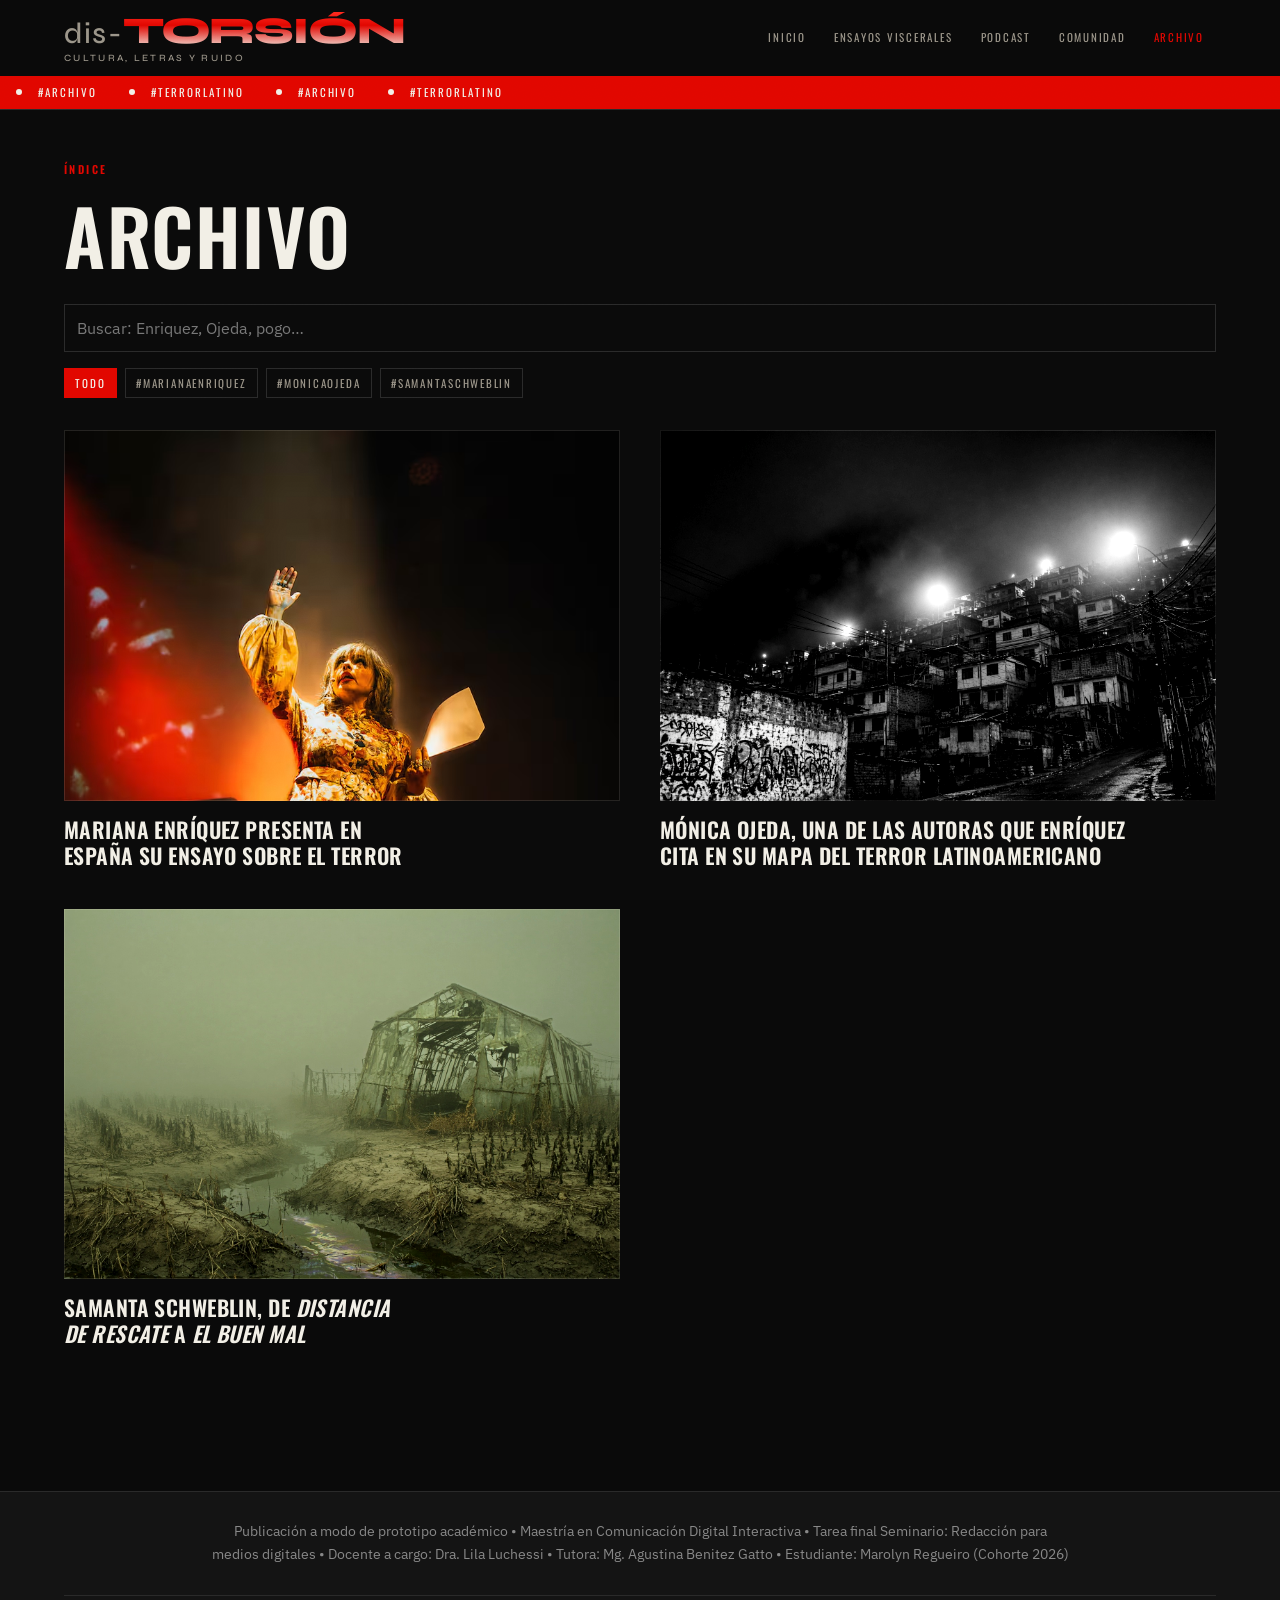
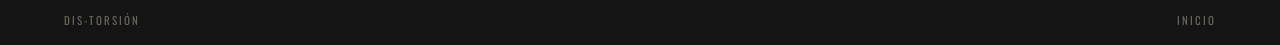
==== commit 8b8d3b84: "Notas informativas: nota principal sobre Conversación con la oscuridad y dos relacionadas Co-Authore" ====
--- a/archivo.html
+++ b/archivo.html
@@ -47,19 +47,19 @@
         <div data-article="mariana enriquez terror latino pogo">
           <article class="card">
             <a class="overflow" href="articulos/mariana-enriquez.html"><img class="photo-frame thumb" src="images/mariana-enriquez.jpg" alt="" /></a>
-            <h3 class="display" style="margin-top:1rem"><a href="articulos/mariana-enriquez.html">¿Tiene Mariana Enríquez más fans que lectores?</a></h3>
+            <h3 class="display" style="margin-top:1rem"><a href="articulos/mariana-enriquez.html">Mariana Enríquez presenta en España su ensayo sobre el terror</a></h3>
           </article>
         </div>
         <div data-article="monica ojeda grunge andino">
           <article class="card">
             <a class="overflow" href="articulos/monica-ojeda.html"><img class="photo-frame thumb photo-urban" src="images/monica-ojeda.jpg" alt="" /></a>
-            <h3 class="display" style="margin-top:1rem"><a href="articulos/monica-ojeda.html">Mónica Ojeda</a></h3>
+            <h3 class="display" style="margin-top:1rem"><a href="articulos/monica-ojeda.html">Mónica Ojeda, una de las autoras que Enríquez cita en su mapa del terror latinoamericano</a></h3>
           </article>
         </div>
         <div data-article="samanta schweblin terror ambiental">
           <article class="card">
             <a class="overflow" href="articulos/samanta-schweblin.html"><img class="photo-frame thumb photo-toxic" src="images/samanta-schweblin.jpg" alt="" /></a>
-            <h3 class="display" style="margin-top:1rem"><a href="articulos/samanta-schweblin.html">Samanta Schweblin</a></h3>
+            <h3 class="display" style="margin-top:1rem"><a href="articulos/samanta-schweblin.html">Samanta Schweblin, de <em>Distancia de rescate</em> a <em>El buen mal</em></a></h3>
           </article>
         </div>
       </div>
--- a/css/styles.css
+++ b/css/styles.css
@@ -1,4 +1,4 @@
-@import url("https://fonts.googleapis.com/css2?family=IBM+Plex+Sans:ital,wght@0,400;0,500;0,600;1,400&family=Oswald:wght@500;600;700&family=Space+Grotesk:wght@400;500;700&display=swap");
+@import url("https://fonts.googleapis.com/css2?family=IBM+Plex+Sans:ital,wght@0,400;0,500;0,600;1,400&family=Oswald:wght@500;600;700&family=Syne:wght@400;500;600;700;800&display=swap");
 :root {
   --bg: #0a0a0a; --surface: #141414; --surface-2: #1c1c1c;
   --fg: #f2efe6; --muted: #9a9488; --faint: #6b665c;
@@ -6,7 +6,7 @@
   --border: #2a2a2a; --bone: #f2efe6; --ink: #0a0a0a;
   --font-sans: "IBM Plex Sans", system-ui, sans-serif;
   --font-display: "Oswald", Impact, "Arial Narrow", sans-serif;
-  --font-logo: "Space Grotesk", system-ui, sans-serif;
+  --font-logo: "Syne", system-ui, sans-serif;
 }
 * { box-sizing: border-box; }
 html { -webkit-font-smoothing: antialiased; background: var(--bg); color: var(--fg); }
@@ -25,25 +25,43 @@
 .photo-toxic { filter: contrast(1.08) saturate(1.15) hue-rotate(8deg); }
 header.site { position: sticky; top: 0; z-index: 40; background: rgba(10,10,10,0.95); backdrop-filter: blur(6px); }
 .header-row { display: flex; align-items: center; justify-content: space-between; gap: 1rem; padding: 0.75rem 0; }
+.logo { display: flex; flex-direction: column; align-items: flex-start; line-height: 1; }
 .logo .mast {
   font-family: var(--font-logo);
-  font-size: clamp(1.65rem, 1.1rem + 1.8vw, 2.4rem);
-  text-transform: none;
+  font-size: clamp(1.55rem, 1.05rem + 1.7vw, 2.35rem);
+  font-weight: 800;
+  letter-spacing: -0.04em;
   line-height: 1;
-  letter-spacing: -0.01em;
-  font-weight: 700;
+  display: flex;
+  align-items: baseline;
+  gap: 0;
 }
 .logo .logo-dis {
-  font-weight: 400;
+  font-weight: 500;
+  font-size: 0.78em;
   color: var(--muted);
-  letter-spacing: 0.02em;
+  letter-spacing: 0.04em;
+  text-transform: lowercase;
 }
 .logo .logo-tor {
-  font-weight: 700;
-  color: var(--fg);
-  letter-spacing: 0.04em;
+  font-weight: 800;
+  letter-spacing: -0.03em;
+  text-transform: uppercase;
+  background: linear-gradient(180deg, #ff2a1f 0%, #e10600 35%, #f2efe6 100%);
+  -webkit-background-clip: text;
+  background-clip: text;
+  color: transparent;
+  -webkit-text-fill-color: transparent;
 }
-.logo .sub { margin-top: 0.2rem; font-family: var(--font-logo); font-size: 0.65rem; letter-spacing: 0.2em; text-transform: uppercase; color: var(--muted); font-weight: 500; }
+.logo .sub {
+  margin-top: 0.28rem;
+  font-family: var(--font-logo);
+  font-size: 0.6rem;
+  letter-spacing: 0.24em;
+  text-transform: uppercase;
+  color: var(--muted);
+  font-weight: 500;
+}
 nav.desktop { display: none; gap: 0.25rem; align-items: center; }
 @media (min-width: 1024px) { nav.desktop { display: flex; } .menu-btn { display: none !important; } }
 nav.desktop a { padding: 0.5rem 0.75rem; font-family: var(--font-display); font-size: 0.6875rem; letter-spacing: 0.16em; text-transform: uppercase; color: var(--muted); }
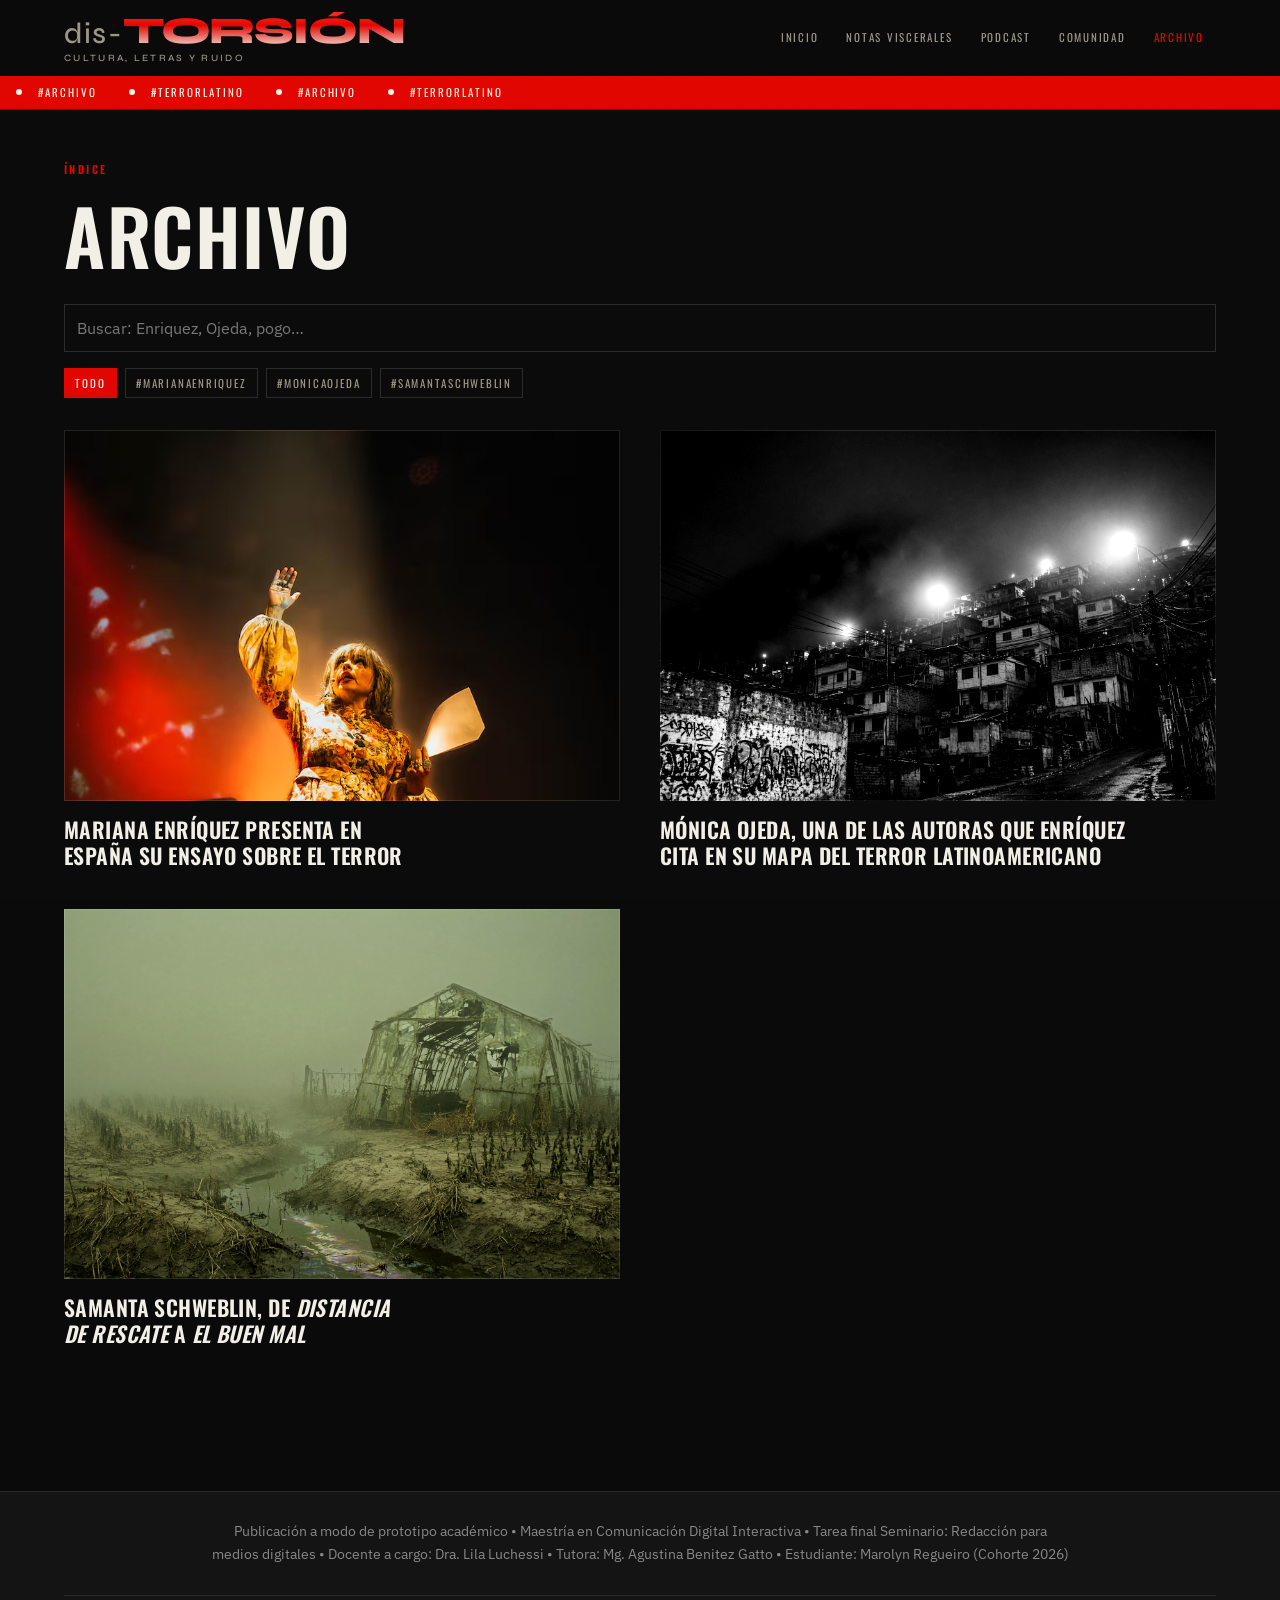
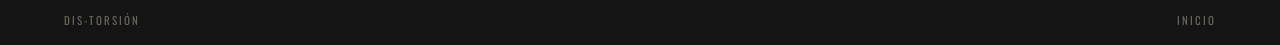
==== commit 3081da5e: "Sección "Notas viscerales" y títulos de las notas al mismo tamaño Co-Authored-By: Claude Opus 5.5 <n" ====
--- a/archivo.html
+++ b/archivo.html
@@ -13,7 +13,7 @@
     <div class="wrap header-row">
       <a class="logo" href="index.html"><div class="mast"><span class="logo-dis">dis-</span><span class="logo-tor">TORSIÓN</span></div><div class="sub">Cultura, letras y ruido</div></a>
       <nav class="desktop" aria-label="Principal">
-        <a href="index.html">Inicio</a><a href="ensayos.html">Ensayos viscerales</a>
+        <a href="index.html">Inicio</a><a href="ensayos.html">Notas viscerales</a>
         <a href="podcast.html">Podcast</a><a href="comunidad.html">Comunidad</a><a class="active" href="archivo.html">Archivo</a>
       </nav>
       <button class="menu-btn" id="menuBtn" type="button" aria-label="Abrir menú">☰</button>
@@ -26,7 +26,7 @@
       <button id="closeMenu" type="button" style="width:2.75rem;height:2.75rem;font-size:1.5rem">×</button>
     </div>
     <nav style="margin-top:2.5rem;display:flex;flex-direction:column;gap:0.35rem">
-      <a href="index.html">Inicio</a><a href="ensayos.html">Ensayos</a><a href="podcast.html">Podcast</a>
+      <a href="index.html">Inicio</a><a href="ensayos.html">Notas</a><a href="podcast.html">Podcast</a>
       <a href="comunidad.html">Comunidad</a><a class="active" href="archivo.html">Archivo</a>
     </nav>
   </div>
